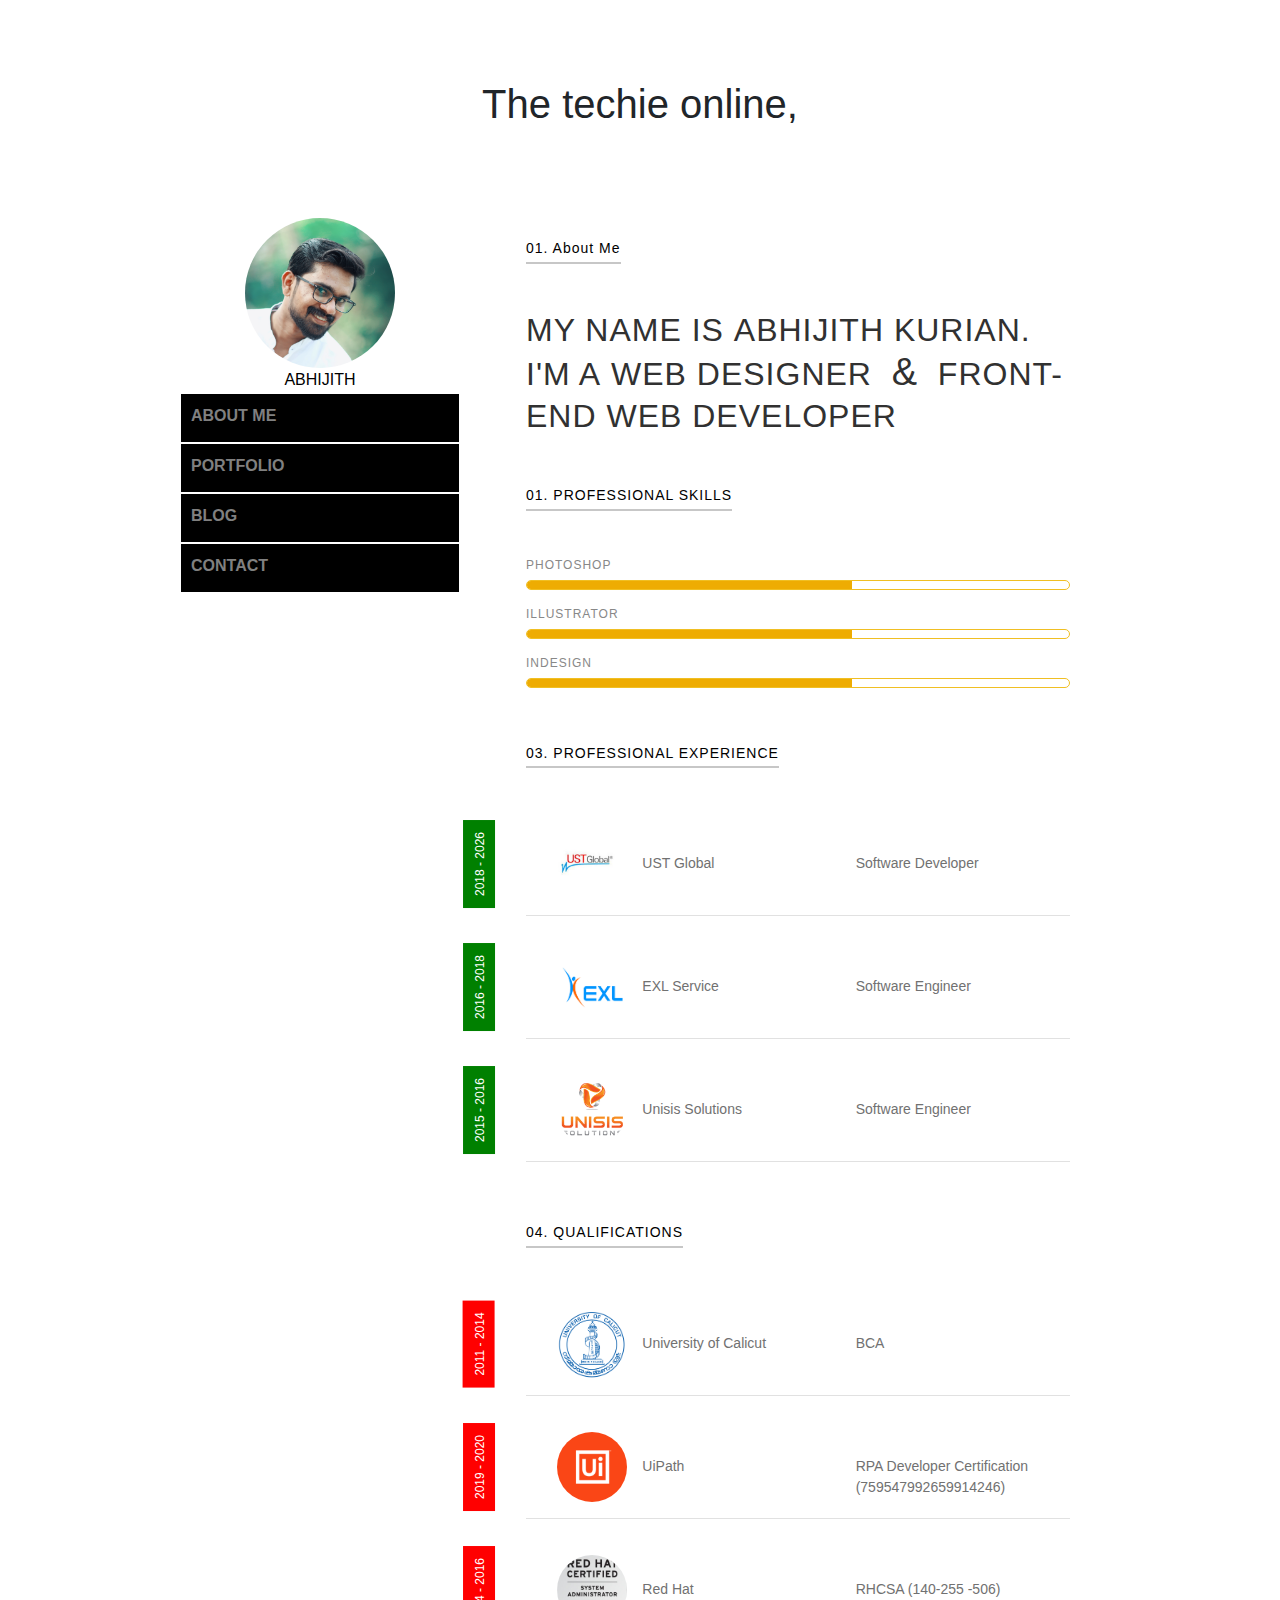
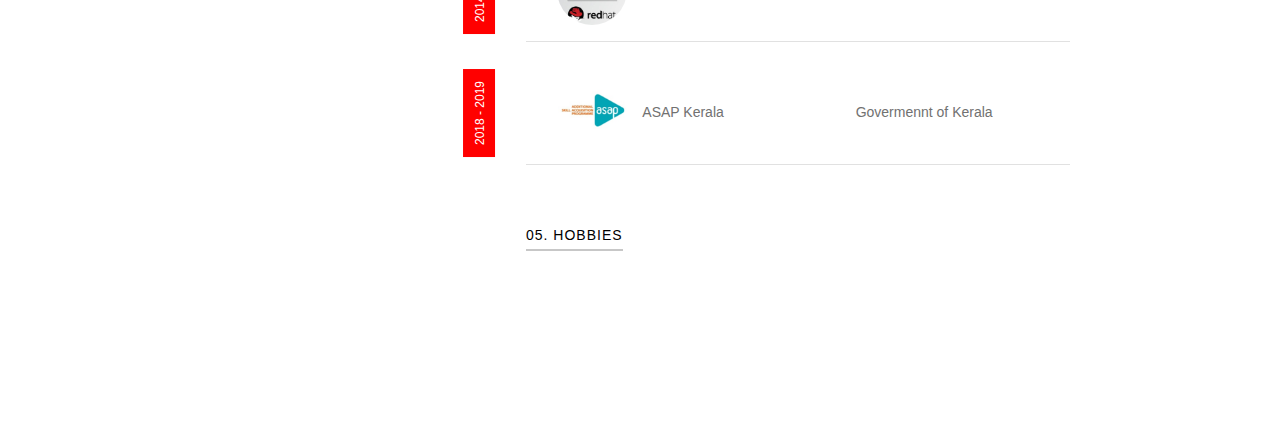
==== index.html @ e904bf77 "Initial page setup for hosttest" ====
<!DOCTYPE html>
<html>
<head>
  <meta name="viewport" content="width=device-width, initial-scale=1, shrink-to-fit=no">
  <meta name="description" content="">
  <meta name="author" content="">
  <title>TheTechieOnline</title>
  <link rel="stylesheet" href="ThirdPartyTechSupport/bootstrap_431/css/bootstrap.min.css">
  <link rel="stylesheet" href="ContentSupport/ContentLayout/UserProfile/css/ProfileLayout.css">
  <link rel="stylesheet" href="ContentSupport/ContentLayout/SiteCommon/UserAsideProfileNav.css">
</head>
<body>
<!-- Div Penname or Logo -->
  <div id="divBrandName">
  </div>
  <div id='ContentContainer' class="container">
    <div id='Content' class='row'>
    <!-- aside -->
      <aside id="asideProfileNav" class="col-xs-12 col-sm-3">
      </aside>
    <!-- ProfileContent -->
      <article id='articleProfile'class="col-xs-12 col-sm ml-3">
        <div class="divProfileContent">
          <div class="titleWrapper">
    <h3 class="h3profiletitle">01. About Me</h3>
          </div>
          <div>
    <h1 class="h1divtitle">
      My name is&nbsp;Abhijith Kurian. I'm a&nbsp;Web Designer&nbsp;
      <span class="different-font">&amp;</span>
      &nbsp;Front-End Web Developer
    </h1>
          </div>
          <div class="space-divider"></div>
          <!--SkillSet-->
          <div class="titleWrapper">
             <h3 class="h3profiletitle">01. PROFESSIONAL SKILLS</h3>
          </div>
          <div>
      <div class="skills-content">
        <div class="skills-name">
          photoshop
        </div>
        <div class="skills-wrapper">
          <div class="skill-percent">
          </div>
        </div>
      </div>
      <div class="skills-content">
        <div class="skills-name">
          illustrator</div>
          <div class="skills-wrapper">
            <div class="skill-percent">
            </div>
          </div>
        </div>
        <div class="skills-content">
          <div class="skills-name">
            indesign
          </div>
          <div class="skills-wrapper">
            <div class="skill-percent">
            </div>
          </div>
        </div>
          </div>
          <div class="space-divider"></div>
          <!--Professional Experience-->
          <div class="titleWrapper">
        <h3 class="h3profiletitle">03. PROFESSIONAL EXPERIENCE</h3>
          </div>
          <div>
              <div class="divedulist">
                <div class="diveduitems">
                  <div class="diveduitem">
                <div class="education-wrapper">
                  <div class="row" id="edurow">
                    <div class="col-sm-2">
                      <div class="university-photo" style="background-image: url('/ContentBase/UserProfile/UserProfileImages/UST_Global_Logo.jpg');">
                      </div>
                    </div>
                    <div class="col-sm-5">
                      <div>
                        <div class="education-name">
                          UST Global
                        </div>
                      </div>
                    </div>
                    <div class="col-sm-5">
                      <div>
                        <div class="education-name">
                          Software Developer
                        </div>
                      </div>
                    </div>
                  </div>
                  <div class="date-wrapper">
                    2018 - <script>document.write( new Date().getFullYear() );</script>
                  </div>
                </div>
                  </div>
                  <div class="diveduitem">
                <div class="education-wrapper">
                  <div class="row" id="edurow">
                    <div class="col-sm-2">
                      <div class="university-photo" style="background-image: url('/ContentBase/UserProfile/UserProfileImages/EXL_Logo_RGB.jpg');">
                      </div>
                    </div>
                    <div class="col-sm-5">
                      <div>
                        <div class="education-name">
                          EXL Service
                      </div>
                    </div>
                  </div>
                  <div class="col-sm-5">
                   <div>
                     <div class="education-name">
                          Software Engineer
                     </div>
                   </div>
                  </div>
                </div>
                  <div class="date-wrapper">
                        2016 - 2018
                  </div>
                </div>
                  </div>
                  <div class="diveduitem">
              <div class="education-wrapper">
                <div class="row" id="edurow">
                  <div class="col-sm-2">
                    <div class="university-photo" style="background-image: url('/ContentBase/UserProfile/UserProfileImages/unisis.png');">
                          </div>
                        </div>
                        <div class="col-sm-5">
                          <div>
                            <div class="education-name">
                              Unisis Solutions
                            </div>
                          </div>
                        </div>
                        <div class="col-sm-5">
                          <div><div class="education-name">
                             Software Engineer
                            </div>
                          </div>
                        </div>
                      </div>
                      <div class="date-wrapper">
                        2015 - 2016
                      </div>
                    </div>
                  </div>
                </div>
              </div>
          </div>
          <div class="space-divider"></div>
          <!--Education-->    
          <div class="titleWrapper">
        <h3 class="h3profiletitle">04. QUALIFICATIONS</h3>
          </div>
          <div>
          <div class="divedulist">
            <div class="diveduitems">
              <div class="diveduitem">
                <div class="education-wrapper">
                  <div class="row" id="edurow">
                    <div class="col-sm-2">
                      <div class="university-photo" style="background-image: url('/ContentBase/UserProfile/UserProfileImages/calicutuniversity.png');">
                      </div>
                    </div>
                    <div class="col-sm-5">
                      <div>
                        <div class="education-name">
                          University of Calicut
                        </div>
                      </div>
                    </div>
                    <div class="col-sm-5">
                      <div>
                        <div class="education-name">
                         BCA
                        </div>
                      </div>
                    </div>
                  </div>
                  <div class="date-wrapper different-color">
                    2011 - 2014
                  </div>
                </div>
              </div>
              <div class="diveduitem">
                    <div class="education-wrapper">
                      <div class="row" id="edurow">
                        <div class="col-sm-2">
                          <div class="university-photo" style="background-image: url('/ContentBase/UserProfile/UserProfileImages/uipath.png');">
                          </div>
                        </div>
                        <div class="col-sm-5">
                          <div>
                            <div class="education-name">
                              UiPath
                            </div>
                          </div>
                        </div>
                        <div class="col-sm-5">
                          <div>
                            <div class="education-name">
                              RPA Developer Certification (759547992659914246)
                            </div>
                          </div>
                        </div>
                      </div>
                      <div class="date-wrapper different-color">
                        2019 - 2020
                      </div>
                    </div>
              </div>
              <div class="diveduitem">
                    <div class="education-wrapper">
                      <div class="row" id="edurow">
                        <div class="col-sm-2">
                          <div class="university-photo" style="background-image: url('/ContentBase/UserProfile/UserProfileImages/rhcsa.jpg');">
                          </div>
                        </div>
                        <div class="col-sm-5">
                          <div>
                            <div class="education-name">
                              Red Hat
                            </div>
                          </div>
                        </div>
                        <div class="col-sm-5">
                          <div>
                            <div class="education-name">
                              RHCSA (140-255 -506)
                            </div>
                          </div>
                        </div>
                      </div>
                      <div class="date-wrapper different-color">
                        2014 - 2016
                      </div>
                    </div>
              </div>
              <div class="diveduitem">
                  <div class="education-wrapper">
                    <div class="row" id="edurow">
                      <div class="col-sm-2">
                        <div class="university-photo" style="background-image: url('/ContentBase/UserProfile/UserProfileImages/asap.png');">
                        </div>
                      </div>
                      <div class="col-sm-5">
                        <div>
                          <div class="education-name">
                            ASAP Kerala
                          </div>
                        </div>
                      </div>
                      <div class="col-sm-5">
                        <div>
                          <div class="education-name">
                            Govermennt of Kerala
                          </div>
                        </div>
                      </div>
                    </div>
                    <div class="date-wrapper different-color">
                      2018 - 2019
                    </div>
                  </div>
            </div>
              </div>
            </div>
          </div>
          <div class="space-divider"></div>
          <!--Hobbies-->
          <div class="titleWrapper">
              <h3 class="h3profiletitle">05. HOBBIES</h3>
          </div>


        </div>
      </article>
    </div>
  </div>
<script src="https://ajax.googleapis.com/ajax/libs/jquery/3.2.1/jquery.min.js"></script>
<script src="/ThirdPartyTechSupport/bootstrap_431/js/bootstrap.min.js"></script>
<script src="/ContentSupport/ContentLayout/UserProfile/JavaScript/test.js"></script>
<!-- IE10 viewport hack for Surface/desktop Windows 8 bug -->
<script src="js/ie10-viewport-bug-workaround.js"></script>
</body>
</html>
---- ContentSupport/ContentLayout/UserProfile/css/ProfileLayout.css ----
body
{
    padding-top:80px; padding-bottom: 80px;
    background-color:white;
}
#divBrandName
{
    text-align: center;
    margin-bottom: 80px;
    margin-left:auto;
    margin-right:auto;
}
.container
{
    max-width: 940px;
    margin-left:auto;
    margin-right:auto;
}

#articleProfile
{
    background-color: white;
   /* border: solid 5px whitesmoke;*/
    display: block;
    float:left;
    padding-left: 10px;
    padding-right: 10px;
}

 @media screen and (max-width: 768px) {

    #articleProfile
    {
        margin-left: 0em !important;
    }
    /*[class*=".ml-2"] {
        margin-left: 0rem !important;
    }*/
  }

.titleWrapper
{
    margin-bottom: 30px;
    font-weight: 500;
    font-family: sans-serif;
    color: rgb(0, 0, 0);
    font-size: 14px;
    line-height: 20px;
}
.h3profiletitle
{
    display: inline-block;
    margin-bottom: 15px;
    padding-bottom: 5px;
    border-bottom: 2px solid #c7c7c7;
    font-size: 14px;
    letter-spacing: 1px;
}

.divProfileContent
{
    padding: 30px 30px 50px 30px;
    background-color: #fff;
    /*box-shadow: 0 0 100px 1px rgba(0, 0, 0, .15);*/
}

.h1divtitle
{
    color: #313131;
    font-size: 32px;
    line-height: 42px;
    font-weight: 500;
    letter-spacing: 1px;
    text-transform: uppercase;
}

.different-font
{
    font-family: 'Playfair Display', sans-serif;
    font-size: 38px;
}

.space-divider
{
    height:40px;
}

.skills-content
{
    margin-bottom:15px;
}

.skills-name
{
    margin-bottom: 6px;
    font-family: Poppins, sans-serif;
    color: #888;
    font-size: 12px;
    letter-spacing: 1px;
    text-transform: uppercase;
}
.skills-wrapper
{
    position: relative;
    overflow: hidden;
    width: 100%;
    height: 10px;
    border: 1px solid #f0bf23;
    border-radius: 10px;
}

.skill-percent
{
    position: absolute;
    width: 60%;
    height: 10px;
    background-color: #eeac02;
}

.education-wrapper
{
    position: relative;
    margin-bottom: 20px;
    padding: 16px;
    border-bottom: 1px solid #e1e1e1;
    -webkit-transition: background-color 400ms ease;
    transition: background-color 400ms ease;
    cursor: pointer;
}

#edurow
{
    margin-left: 0;
    margin-right: 0;
}

.university-photo
{
    width: 70px;
    height: 70px;
    border-radius: 100%;
    background-image: url(/IMG_20190223_232334.jpg);
    background-position: 50% 50%;
    background-size: cover;
    background-repeat: no-repeat;
}

.education-name
{
    margin-top: 24px;
    color: #717171;
    font-size: 14px;
}

.date-wrapper
{
    position: absolute;
    left: -91px;
    top: 35px;
    bottom: 35px;
    display: inline-block;
    padding: 8px 12px 6px;
    background-color: green;
    -webkit-transform: rotate(-90deg);
    -ms-transform: rotate(-90deg);
    transform: rotate(-90deg);
    color: #fff;
    font-size: 12px;
}

@media (max-width: 479px)
{
    .university-photo 
        {
            display: block;
            margin-right: auto;
            margin-left: auto;
        }
}

@media (max-width: 479px)
{
    .education-wrapper 
        {
            text-align: center;
        }
}

@media (max-width: 767px)
{
    .date-wrapper 
        {
            position: relative;
            left: auto;
            top: auto;
            bottom: auto;
            margin-top: 20px;
            -webkit-transform: none;
            -ms-transform: none;
            transform: none;
        }
}

.different-color
{
    background-color: red;
}
---- ContentSupport/ContentLayout/SiteCommon/UserAsideProfileNav.css ----
#asideProfileNav
{
    padding-left: 10px;
    padding-right: 10px;
    background-color:white;
    min-width: 300px;
    height:500px;
    float: left;
    display:block;
}

#divProfileImage
{
   text-align: center;
   width:100%;
   height:150px;
   margin-top: 10px;
   margin-bottom: 25px;
}
#imgProfileImage
 {
    display:inline-block;
    margin:auto;
    border-radius: 100px;
    height:150px;
    width:150px;
 }

 .aprofilenav{
    display:inline-block;
    font-weight:600;
    color:grey;
}
.aprofilenav:hover{
    color:white;
}
a.aprofilenav{
    text-decoration: none;

}
.aprofilenav
  {
      display: inline-block;
      background-color: #000000;
      height:50px;
      width:100%;
      border: solid 1px white;
      padding-top:10px;
      padding-bottom: 10px;
      padding-left: 10px;
  }
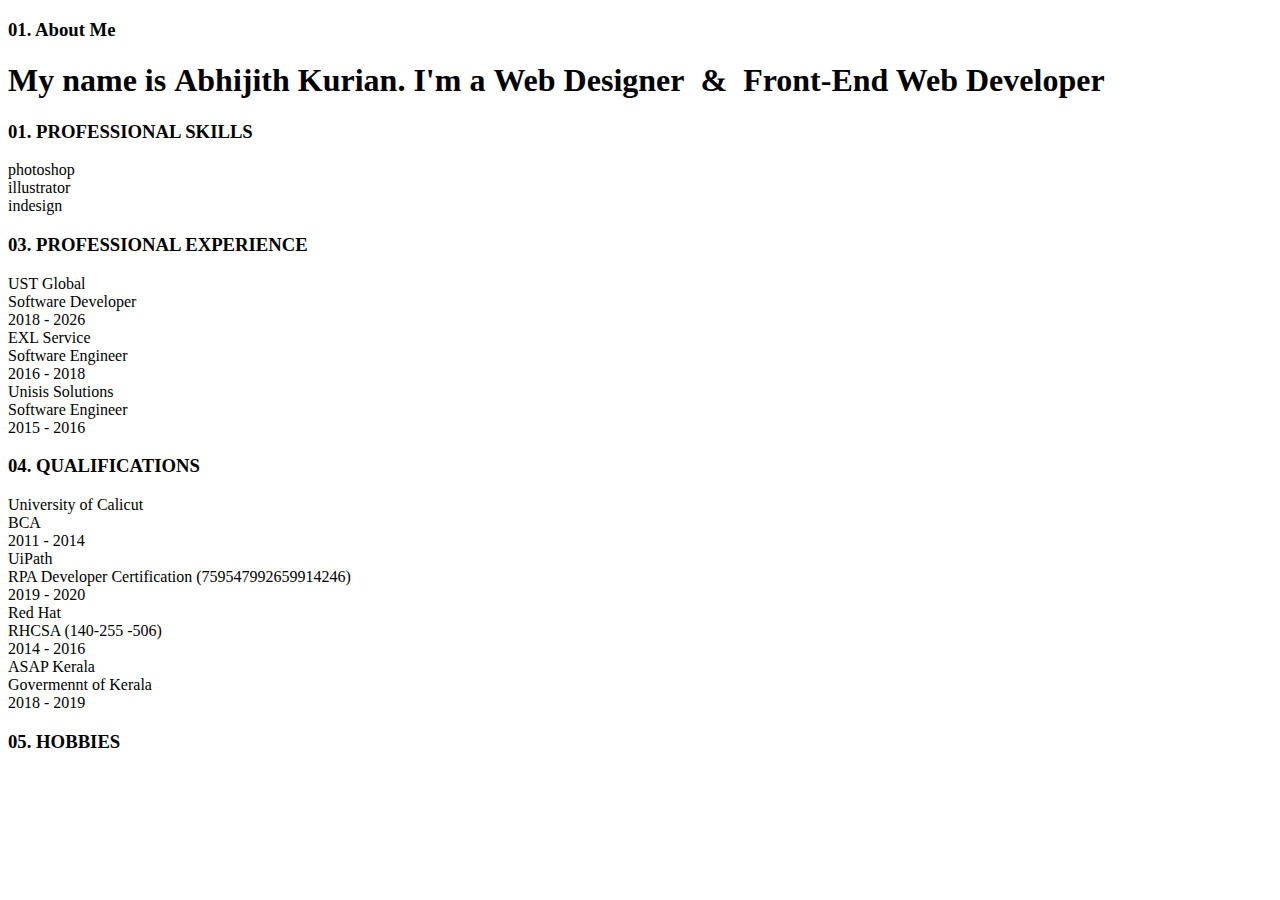
==== commit f6dd657a: "Update index.html" ====
--- a/index.html
+++ b/index.html
@@ -5,9 +5,9 @@
   <meta name="description" content="">
   <meta name="author" content="">
   <title>TheTechieOnline</title>
-  <link rel="stylesheet" href="ThirdPartyTechSupport/bootstrap_431/css/bootstrap.min.css">
-  <link rel="stylesheet" href="ContentSupport/ContentLayout/UserProfile/css/ProfileLayout.css">
-  <link rel="stylesheet" href="ContentSupport/ContentLayout/SiteCommon/UserAsideProfileNav.css">
+  <link rel="stylesheet" href="/DevTest/ThirdPartyTechSupport/bootstrap_431/css/bootstrap.min.css">
+  <link rel="stylesheet" href="/DevTest/ContentSupport/ContentLayout/UserProfile/css/ProfileLayout.css">
+  <link rel="stylesheet" href="/DevTest/ContentSupport/ContentLayout/SiteCommon/UserAsideProfileNav.css">
 </head>
 <body>
 <!-- Div Penname or Logo -->
@@ -286,9 +286,9 @@
     </div>
   </div>
 <script src="https://ajax.googleapis.com/ajax/libs/jquery/3.2.1/jquery.min.js"></script>
-<script src="/ThirdPartyTechSupport/bootstrap_431/js/bootstrap.min.js"></script>
-<script src="/ContentSupport/ContentLayout/UserProfile/JavaScript/test.js"></script>
+<script src="/DevTest/ThirdPartyTechSupport/bootstrap_431/js/bootstrap.min.js"></script>
+<script src="/DevTest/ContentSupport/ContentLayout/UserProfile/JavaScript/test.js"></script>
 <!-- IE10 viewport hack for Surface/desktop Windows 8 bug -->
 <script src="js/ie10-viewport-bug-workaround.js"></script>
 </body>
-</html>+</html>
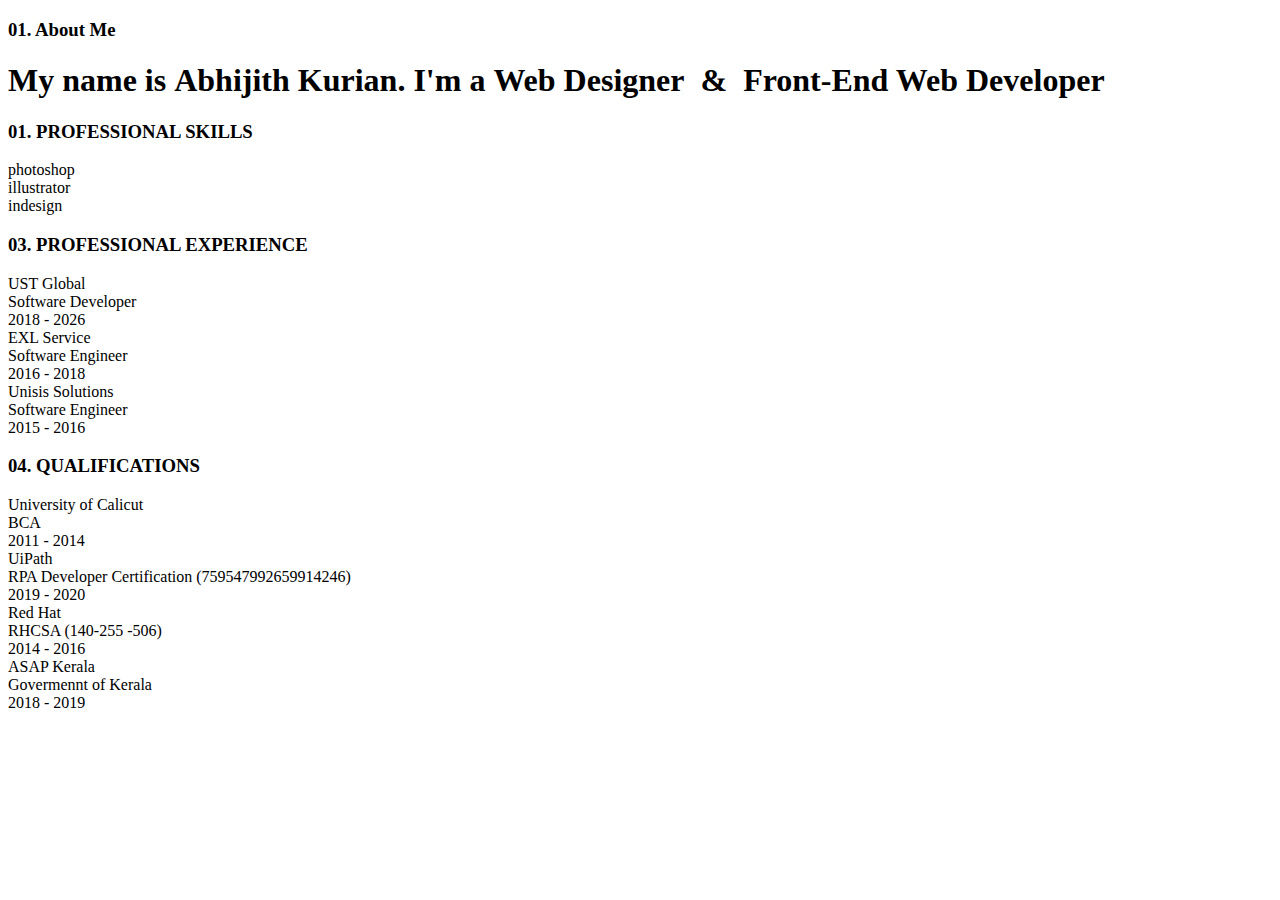
==== commit b6d00527: "Update index.html" ====
--- a/index.html
+++ b/index.html
@@ -76,7 +76,7 @@
                 <div class="education-wrapper">
                   <div class="row" id="edurow">
                     <div class="col-sm-2">
-                      <div class="university-photo" style="background-image: url('/ContentBase/UserProfile/UserProfileImages/UST_Global_Logo.jpg');">
+                      <div class="university-photo" style="background-image: url('/DevTest/ContentBase/UserProfile/UserProfileImages/UST_Global_Logo.jpg');">
                       </div>
                     </div>
                     <div class="col-sm-5">
@@ -103,7 +103,7 @@
                 <div class="education-wrapper">
                   <div class="row" id="edurow">
                     <div class="col-sm-2">
-                      <div class="university-photo" style="background-image: url('/ContentBase/UserProfile/UserProfileImages/EXL_Logo_RGB.jpg');">
+                      <div class="university-photo" style="background-image: url('/DevTest/ContentBase/UserProfile/UserProfileImages/EXL_Logo_RGB.jpg');">
                       </div>
                     </div>
                     <div class="col-sm-5">
@@ -130,7 +130,7 @@
               <div class="education-wrapper">
                 <div class="row" id="edurow">
                   <div class="col-sm-2">
-                    <div class="university-photo" style="background-image: url('/ContentBase/UserProfile/UserProfileImages/unisis.png');">
+                    <div class="university-photo" style="background-image: url('/DevTest/ContentBase/UserProfile/UserProfileImages/unisis.png');">
                           </div>
                         </div>
                         <div class="col-sm-5">
@@ -167,7 +167,7 @@
                 <div class="education-wrapper">
                   <div class="row" id="edurow">
                     <div class="col-sm-2">
-                      <div class="university-photo" style="background-image: url('/ContentBase/UserProfile/UserProfileImages/calicutuniversity.png');">
+                      <div class="university-photo" style="background-image: url('/DevTest/ContentBase/UserProfile/UserProfileImages/calicutuniversity.png');">
                       </div>
                     </div>
                     <div class="col-sm-5">
@@ -194,7 +194,7 @@
                     <div class="education-wrapper">
                       <div class="row" id="edurow">
                         <div class="col-sm-2">
-                          <div class="university-photo" style="background-image: url('/ContentBase/UserProfile/UserProfileImages/uipath.png');">
+                          <div class="university-photo" style="background-image: url('/DevTest/ContentBase/UserProfile/UserProfileImages/uipath.png');">
                           </div>
                         </div>
                         <div class="col-sm-5">
@@ -221,7 +221,7 @@
                     <div class="education-wrapper">
                       <div class="row" id="edurow">
                         <div class="col-sm-2">
-                          <div class="university-photo" style="background-image: url('/ContentBase/UserProfile/UserProfileImages/rhcsa.jpg');">
+                          <div class="university-photo" style="background-image: url('/DevTest/ContentBase/UserProfile/UserProfileImages/rhcsa.jpg');">
                           </div>
                         </div>
                         <div class="col-sm-5">
@@ -248,7 +248,7 @@
                   <div class="education-wrapper">
                     <div class="row" id="edurow">
                       <div class="col-sm-2">
-                        <div class="university-photo" style="background-image: url('/ContentBase/UserProfile/UserProfileImages/asap.png');">
+                        <div class="university-photo" style="background-image: url('/DevTest/ContentBase/UserProfile/UserProfileImages/asap.png');">
                         </div>
                       </div>
                       <div class="col-sm-5">
@@ -276,10 +276,6 @@
           </div>
           <div class="space-divider"></div>
           <!--Hobbies-->
-          <div class="titleWrapper">
-              <h3 class="h3profiletitle">05. HOBBIES</h3>
-          </div>
-
 
         </div>
       </article>
